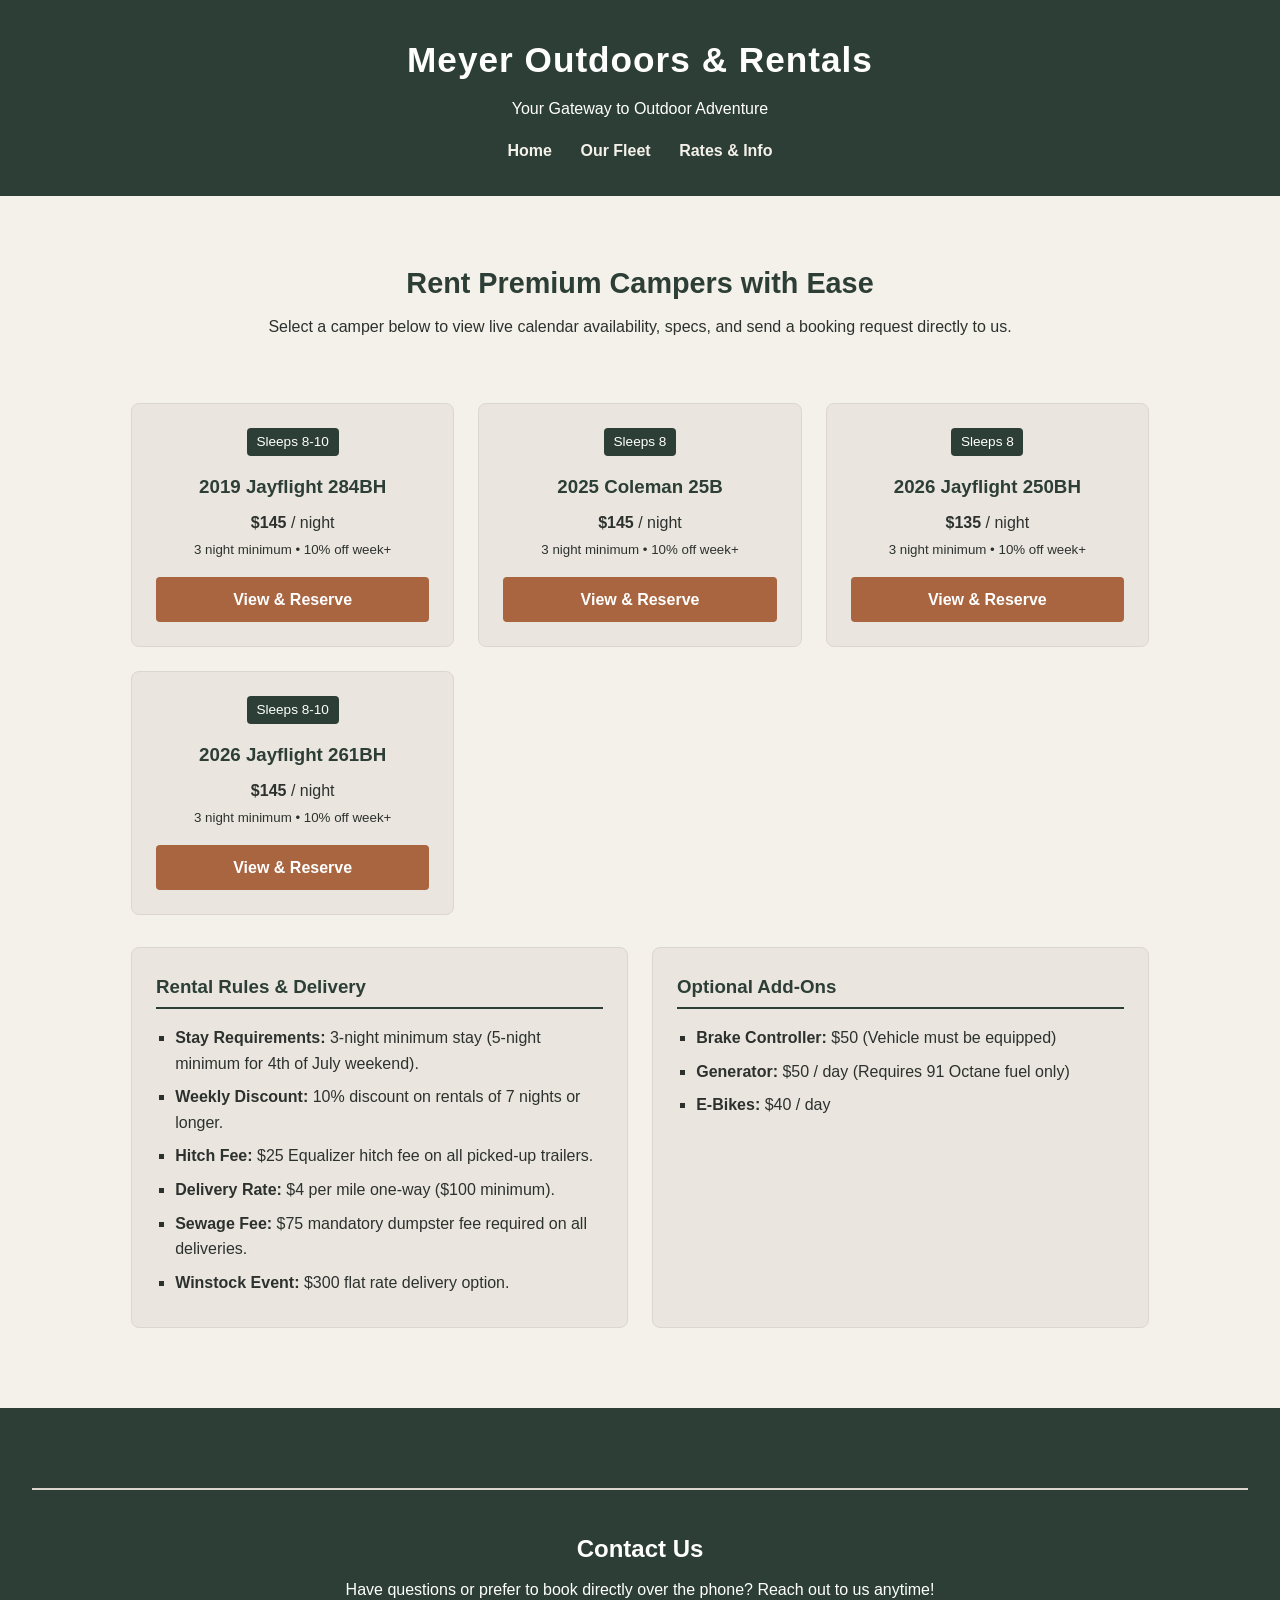
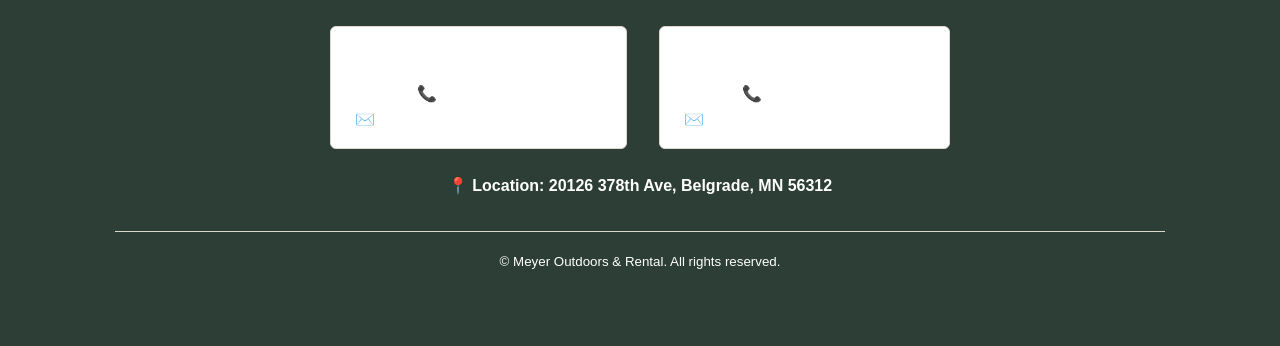
==== index.html @ 6734dcf6 "done" ====
<!DOCTYPE html>
<html lang="en">
<head>
  <meta charset="UTF-8">
  <meta name="viewport" content="width=device-width, initial-scale=1.0">
  <title>Meyer Outdoors & Rentals</title>
  <link rel="stylesheet" href="style.css">
</head>
<body>

  <header>
    <h1>Meyer Outdoors & Rentals</h1>
    <p>Your Gateway to Outdoor Adventure</p>
    <nav>
      <a href="index.html">Home</a>
      <a href="#campers">Our Fleet</a>
      <a href="#policies">Rates & Info</a>
    </nav>
  </header>

  <div class="container">
    
    <section class="hero">
      <h2>Rent Premium Campers with Ease</h2>
      <p>Select a camper below to view live calendar availability, specs, and send a booking request directly to us.</p>
    </section>

    <section id="campers">
      <div class="camper-grid">

        <div class="camper-card">
          <div>
            <span class="badge">Sleeps 8-10</span>
            <h3>2019 Jayflight 284BH</h3>
            <p><strong>$145</strong> / night</p>
            <p><small>3 night minimum • 10% off week+</small></p>
          </div>
          <a href="jayflight-284bh.html" class="btn">View & Reserve</a>
        </div>

        <div class="camper-card">
          <div>
            <span class="badge">Sleeps 8</span>
            <h3>2025 Coleman 25B</h3>
            <p><strong>$145</strong> / night</p>
            <p><small>3 night minimum • 10% off week+</small></p>
          </div>
          <a href="coleman-25b.html" class="btn">View & Reserve</a>
        </div>

        <div class="camper-card">
          <div>
            <span class="badge">Sleeps 8</span>
            <h3>2026 Jayflight 250BH</h3>
            <p><strong>$135</strong> / night</p>
            <p><small>3 night minimum • 10% off week+</small></p>
          </div>
          <a href="jayflight-250bh.html" class="btn">View & Reserve</a>
        </div>

        <div class="camper-card">
          <div>
            <span class="badge">Sleeps 8-10</span>
            <h3>2026 Jayflight 261BH</h3>
            <p><strong>$145</strong> / night</p>
            <p><small>3 night minimum • 10% off week+</small></p>
          </div>
          <a href="jayflight-261bh.html" class="btn">View & Reserve</a>
        </div>

      </div>
    </section>

    <section id="policies" class="info-section">
      <div class="info-box">
        <h3>Rental Rules & Delivery</h3>
        <ul>
          <li><strong>Stay Requirements:</strong> 3-night minimum stay (5-night minimum for 4th of July weekend).</li>
          <li><strong>Weekly Discount:</strong> 10% discount on rentals of 7 nights or longer.</li>
          <li><strong>Hitch Fee:</strong> $25 Equalizer hitch fee on all picked-up trailers.</li>
          <li><strong>Delivery Rate:</strong> $4 per mile one-way ($100 minimum).</li>
          <li><strong>Sewage Fee:</strong> $75 mandatory dumpster fee required on all deliveries.</li>
          <li><strong>Winstock Event:</strong> $300 flat rate delivery option.</li>
        </ul>
      </div>

      <div class="info-box">
        <h3>Optional Add-Ons</h3>
        <ul>
          <li><strong>Brake Controller:</strong> $50 (Vehicle must be equipped)</li>
          <li><strong>Generator:</strong> $50 / day (Requires 91 Octane fuel only)</li>
          <li><strong>E-Bikes:</strong> $40 / day</li>
        </ul>
      </div>
    </section>

  </div>

  <footer>
  <footer class="contact-section">
    <div class="contact-container">
      <h2>Contact Us</h2>
      <p>Have questions or prefer to book directly over the phone? Reach out to us anytime!</p>

      <div class="owners-grid">
        <div class="owner-card">
          <h3>Nathan Meyer</h3>
          <p>📞 <a href="tel:3202904856">320-290-4856</a></p>
          <p>✉️ <a href="mailto:nathanmeyer_18@hotmail.com">nathanmeyer_18@hotmail.com</a></p>
        </div>

        <div class="owner-card">
          <h3>Brooke Meyer</h3>
          <p>📞 <a href="tel:3204932237">320-493-2237</a></p>
          <p>✉️ <a href="mailto:brookewuertz_2@hotmail.com">brookewuertz_2@hotmail.com</a></p>
        </div>
      </div>

      <div class="address-info">
        <p>📍 Location: 20126 378th Ave, Belgrade, MN 56312</p>
      </div>

      <hr style="margin: 2rem 0 1rem; border: 0; border-top: 1px solid var(--border-color);">
      <p><small>&copy; Meyer Outdoors & Rental. All rights reserved.</small></p>
    </div>
  </footer>
  </footer>

</body>
</html>
---- style.css ----
:root {
  --bg-main: #f4f1ea;       /* Cozy Cream */
  --bg-card: #eae6df;       /* Light Muted Gray/Tan */
  --primary: #2c3e35;       /* Deep Forest Green */
  --accent: #a86540;        /* Rust / Amber */
  --text-dark: #2d312e;     /* Charcoal Dark Text */
  --border-color: #dcd7ce;
}

* {
  box-sizing: border-box;
  margin: 0;
  padding: 0;
}

body {
  font-family: 'Segoe UI', Tahoma, Geneva, Verdana, sans-serif;
  background-color: var(--bg-main);
  color: var(--text-dark);
  line-height: 1.6;
}

header {
  background-color: var(--primary);
  color: #fff;
  padding: 2rem 1rem;
  text-align: center;
}

header h1 {
  font-size: 2.2rem;
  margin-bottom: 0.5rem;
  letter-spacing: 1px;
}

nav {
  margin-top: 1rem;
}

nav a {
  color: #f4f1ea;
  text-decoration: none;
  margin: 0 12px;
  font-weight: 600;
}

nav a:hover {
  color: var(--accent);
}

.container {
  max-width: 1050px;
  margin: 0 auto;
  padding: 2rem 1rem;
}

.hero {
  text-align: center;
  padding: 2rem 0;
}

.hero h2 {
  font-size: 1.8rem;
  color: var(--primary);
  margin-bottom: 0.5rem;
}

.camper-grid {
  display: grid;
  grid-template-columns: repeat(auto-fit, minmax(240px, 1fr));
  gap: 1.5rem;
  margin: 2rem 0;
}

.camper-card {
  background-color: var(--bg-card);
  border: 1px solid var(--border-color);
  border-radius: 8px;
  padding: 1.5rem;
  text-align: center;
  display: flex;
  flex-direction: column;
  justify-content: space-between;
}

.camper-card h3 {
  color: var(--primary);
  margin-bottom: 0.5rem;
}

.badge {
  background-color: var(--primary);
  color: white;
  display: inline-block;
  padding: 0.2rem 0.6rem;
  font-size: 0.85rem;
  border-radius: 4px;
  margin-bottom: 1rem;
}

.btn {
  display: inline-block;
  background-color: var(--accent);
  color: #fff;
  padding: 0.6rem 1.2rem;
  text-decoration: none;
  border-radius: 4px;
  font-weight: bold;
  margin-top: 1rem;
  border: none;
  cursor: pointer;
}

.btn:hover {
  opacity: 0.9;
}

.info-section {
  display: grid;
  grid-template-columns: repeat(auto-fit, minmax(300px, 1fr));
  gap: 1.5rem;
  margin-top: 2rem;
}

.info-box {
  background-color: var(--bg-card);
  border: 1px solid var(--border-color);
  border-radius: 8px;
  padding: 1.5rem;
}

.info-box h3 {
  color: var(--primary);
  margin-bottom: 1rem;
  border-bottom: 2px solid var(--primary);
  padding-bottom: 0.3rem;
}

.info-box ul {
  list-style-type: square;
  padding-left: 1.2rem;
}

.info-box li {
  margin-bottom: 0.5rem;
}

/* Individual Camper Details Page */
.detail-header {
  margin-bottom: 2rem;
}

.detail-grid {
  display: grid;
  grid-template-columns: 1fr;
  gap: 2rem;
}

@media(min-width: 768px) {
  .detail-grid {
    grid-template-columns: 1fr 1fr;
  }
}

.form-group {
  margin-bottom: 1rem;
}

.form-group label {
  display: block;
  font-weight: bold;
  margin-bottom: 0.3rem;
}

.form-group input, 
.form-group select, 
.form-group textarea {
  width: 100%;
  padding: 0.6rem;
  border: 1px solid var(--border-color);
  border-radius: 4px;
  background-color: #fff;
}

footer {
  text-align: center;
  padding: 2rem;
  background-color: var(--primary);
  color: white;
  margin-top: 3rem;
}
/* Contact Us Footer Section */
.contact-section {
  background-color: var(--card-bg);
  border-top: 2px solid var(--border-color);
  padding: 2.5rem 1rem;
  margin-top: 3rem;
}

.contact-container {
  max-width: 1050px;
  margin: 0 auto;
  text-align: center;
}

.contact-container h2 {
  color: var(--primary-color);
  margin-bottom: 0.5rem;
}

.owners-grid {
  display: flex;
  flex-wrap: wrap;
  justify-content: center;
  gap: 2rem;
  margin: 1.5rem 0;
}

.owner-card {
  background-color: #fff;
  border: 1px solid var(--border-color);
  padding: 1rem 1.5rem;
  border-radius: 6px;
  min-width: 260px;
}

.owner-card h3 {
  color: var(--accent-color);
  margin-bottom: 0.5rem;
}

.owner-card a {
  color: var(--text-color);
  text-decoration: none;
  font-weight: 500;
}

.owner-card a:hover {
  color: var(--accent-color);
  text-decoration: underline;
}

.address-info {
  margin-top: 1rem;
  font-weight: 600;
  color: var(--primary-color);
}
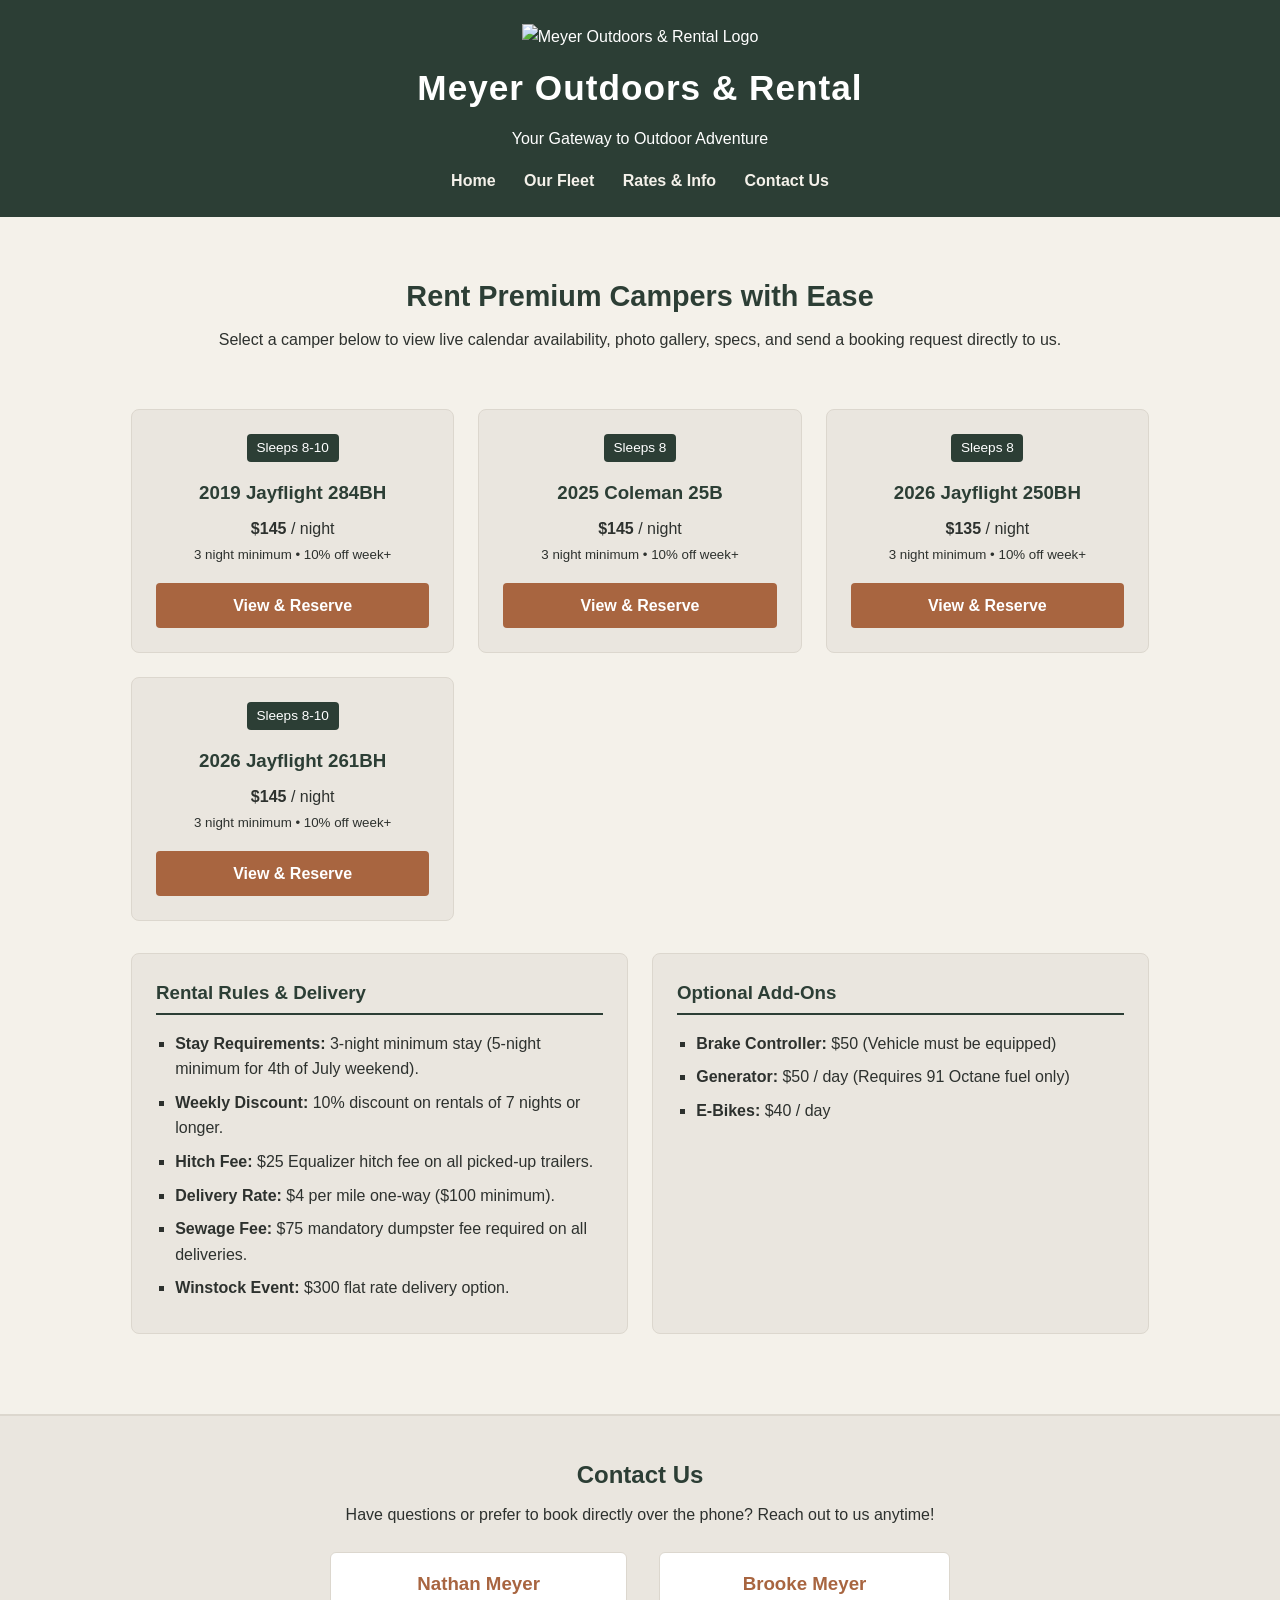
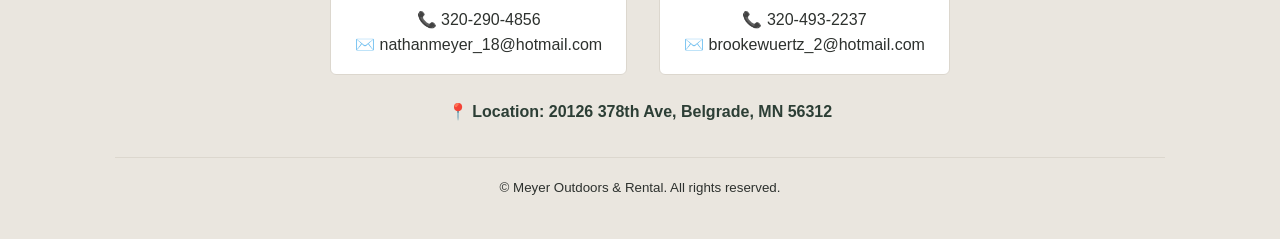
==== commit 5934aede: "done" ====
--- a/index.html
+++ b/index.html
@@ -3,18 +3,22 @@
 <head>
   <meta charset="UTF-8">
   <meta name="viewport" content="width=device-width, initial-scale=1.0">
-  <title>Meyer Outdoors & Rentals</title>
+  <title>Meyer Outdoors & Rental</title>
   <link rel="stylesheet" href="style.css">
 </head>
 <body>
 
   <header>
-    <h1>Meyer Outdoors & Rentals</h1>
-    <p>Your Gateway to Outdoor Adventure</p>
+    <div class="header-content">
+      <img src="images/logo.png" alt="Meyer Outdoors & Rental Logo" class="site-logo">
+      <h1>Meyer Outdoors & Rental</h1>
+      <p>Your Gateway to Outdoor Adventure</p>
+    </div>
     <nav>
       <a href="index.html">Home</a>
       <a href="#campers">Our Fleet</a>
       <a href="#policies">Rates & Info</a>
+      <a href="#contact">Contact Us</a>
     </nav>
   </header>
 
@@ -22,7 +26,7 @@
     
     <section class="hero">
       <h2>Rent Premium Campers with Ease</h2>
-      <p>Select a camper below to view live calendar availability, specs, and send a booking request directly to us.</p>
+      <p>Select a camper below to view live calendar availability, photo gallery, specs, and send a booking request directly to us.</p>
     </section>
 
     <section id="campers">
@@ -96,8 +100,7 @@
 
   </div>
 
-  <footer>
-  <footer class="contact-section">
+  <footer id="contact" class="contact-section">
     <div class="contact-container">
       <h2>Contact Us</h2>
       <p>Have questions or prefer to book directly over the phone? Reach out to us anytime!</p>
@@ -124,7 +127,6 @@
       <p><small>&copy; Meyer Outdoors & Rental. All rights reserved.</small></p>
     </div>
   </footer>
-  </footer>
 
 </body>
 </html>
--- a/style.css
+++ b/style.css
@@ -20,16 +20,30 @@
   line-height: 1.6;
 }
 
+/* Header & Logo Styles */
 header {
   background-color: var(--primary);
   color: #fff;
-  padding: 2rem 1rem;
-  text-align: center;
+  padding: 1.5rem 1rem;
+  text-align: center;
+}
+
+.header-content {
+  display: flex;
+  flex-direction: column;
+  align-items: center;
+  justify-content: center;
+  gap: 10px;
+}
+
+.site-logo {
+  max-height: 90px;
+  width: auto;
+  object-fit: contain;
 }
 
 header h1 {
   font-size: 2.2rem;
-  margin-bottom: 0.5rem;
   letter-spacing: 1px;
 }
 
@@ -56,7 +70,7 @@
 
 .hero {
   text-align: center;
-  padding: 2rem 0;
+  padding: 1.5rem 0;
 }
 
 .hero h2 {
@@ -145,9 +159,29 @@
   margin-bottom: 0.5rem;
 }
 
-/* Individual Camper Details Page */
+/* Camper Gallery Styles */
+.gallery-section {
+  margin: 2rem 0;
+}
+
+.gallery-grid {
+  display: grid;
+  grid-template-columns: repeat(auto-fit, minmax(220px, 1fr));
+  gap: 1rem;
+  margin-top: 1rem;
+}
+
+.gallery-img {
+  width: 100%;
+  height: 200px;
+  object-fit: cover;
+  border-radius: 6px;
+  border: 1px solid var(--border-color);
+}
+
+/* Layout Grid for Detail Page */
 .detail-header {
-  margin-bottom: 2rem;
+  margin-bottom: 1.5rem;
 }
 
 .detail-grid {
@@ -182,16 +216,9 @@
   background-color: #fff;
 }
 
-footer {
-  text-align: center;
-  padding: 2rem;
-  background-color: var(--primary);
-  color: white;
-  margin-top: 3rem;
-}
 /* Contact Us Footer Section */
 .contact-section {
-  background-color: var(--card-bg);
+  background-color: var(--bg-card);
   border-top: 2px solid var(--border-color);
   padding: 2.5rem 1rem;
   margin-top: 3rem;
@@ -204,7 +231,7 @@
 }
 
 .contact-container h2 {
-  color: var(--primary-color);
+  color: var(--primary);
   margin-bottom: 0.5rem;
 }
 
@@ -225,23 +252,23 @@
 }
 
 .owner-card h3 {
-  color: var(--accent-color);
+  color: var(--accent);
   margin-bottom: 0.5rem;
 }
 
 .owner-card a {
-  color: var(--text-color);
+  color: var(--text-dark);
   text-decoration: none;
   font-weight: 500;
 }
 
 .owner-card a:hover {
-  color: var(--accent-color);
+  color: var(--accent);
   text-decoration: underline;
 }
 
 .address-info {
   margin-top: 1rem;
   font-weight: 600;
-  color: var(--primary-color);
-}
+  color: var(--primary);
+}
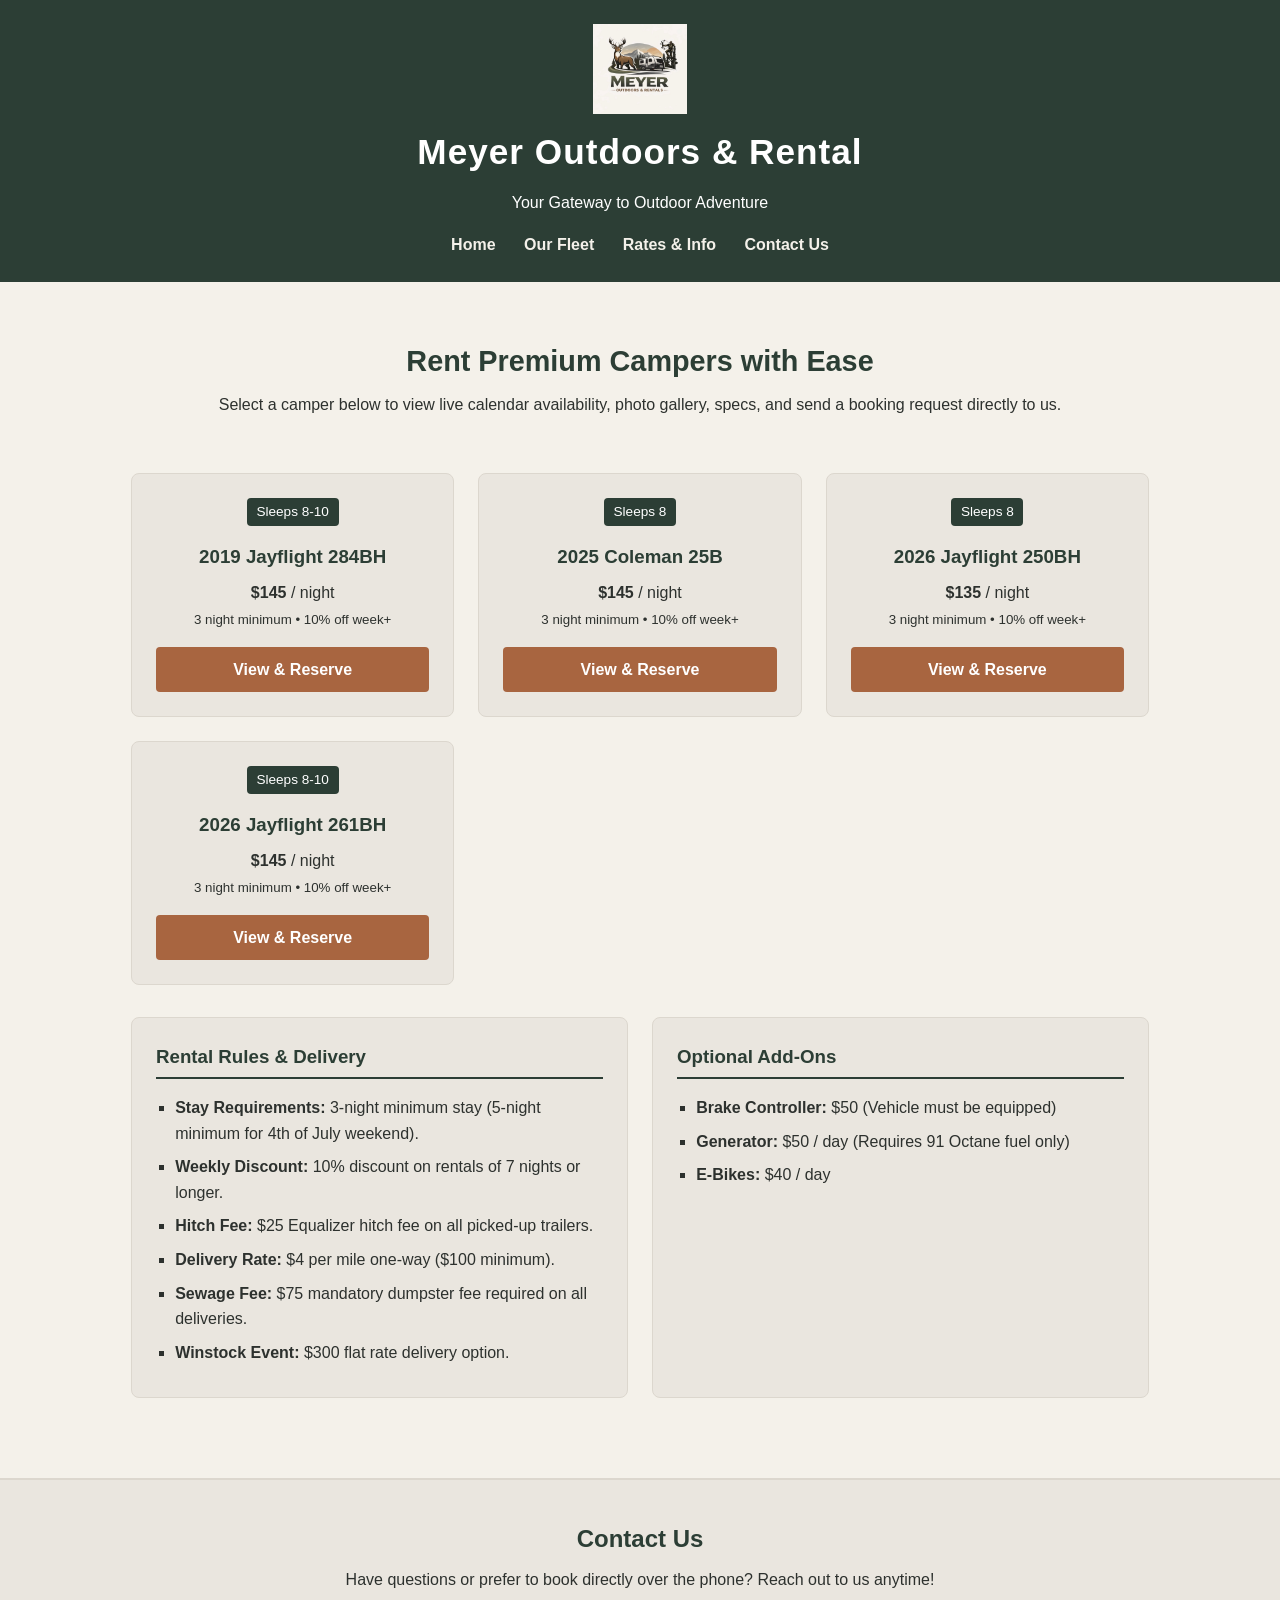
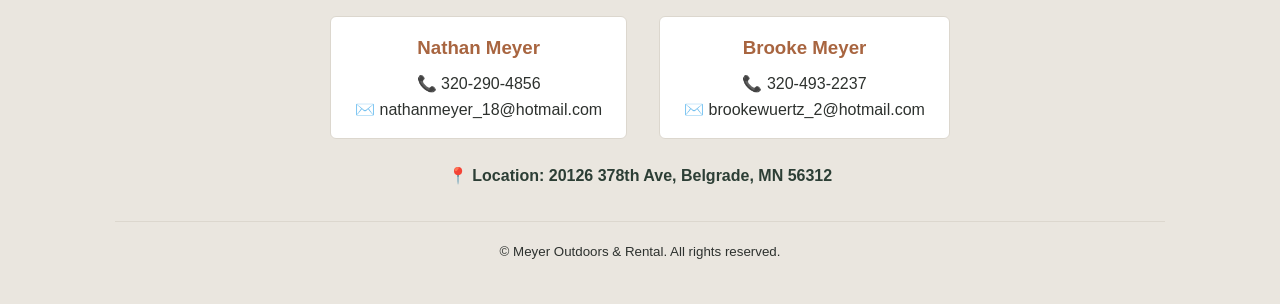
==== commit b618cd5e: "done" ====
--- a/index.html
+++ b/index.html
@@ -10,7 +10,7 @@
 
   <header>
     <div class="header-content">
-      <img src="images/logo.png" alt="Meyer Outdoors & Rental Logo" class="site-logo">
+      <img src="images/logo.jpeg" alt="Meyer Outdoors & Rental Logo" class="site-logo">
       <h1>Meyer Outdoors & Rental</h1>
       <p>Your Gateway to Outdoor Adventure</p>
     </div>
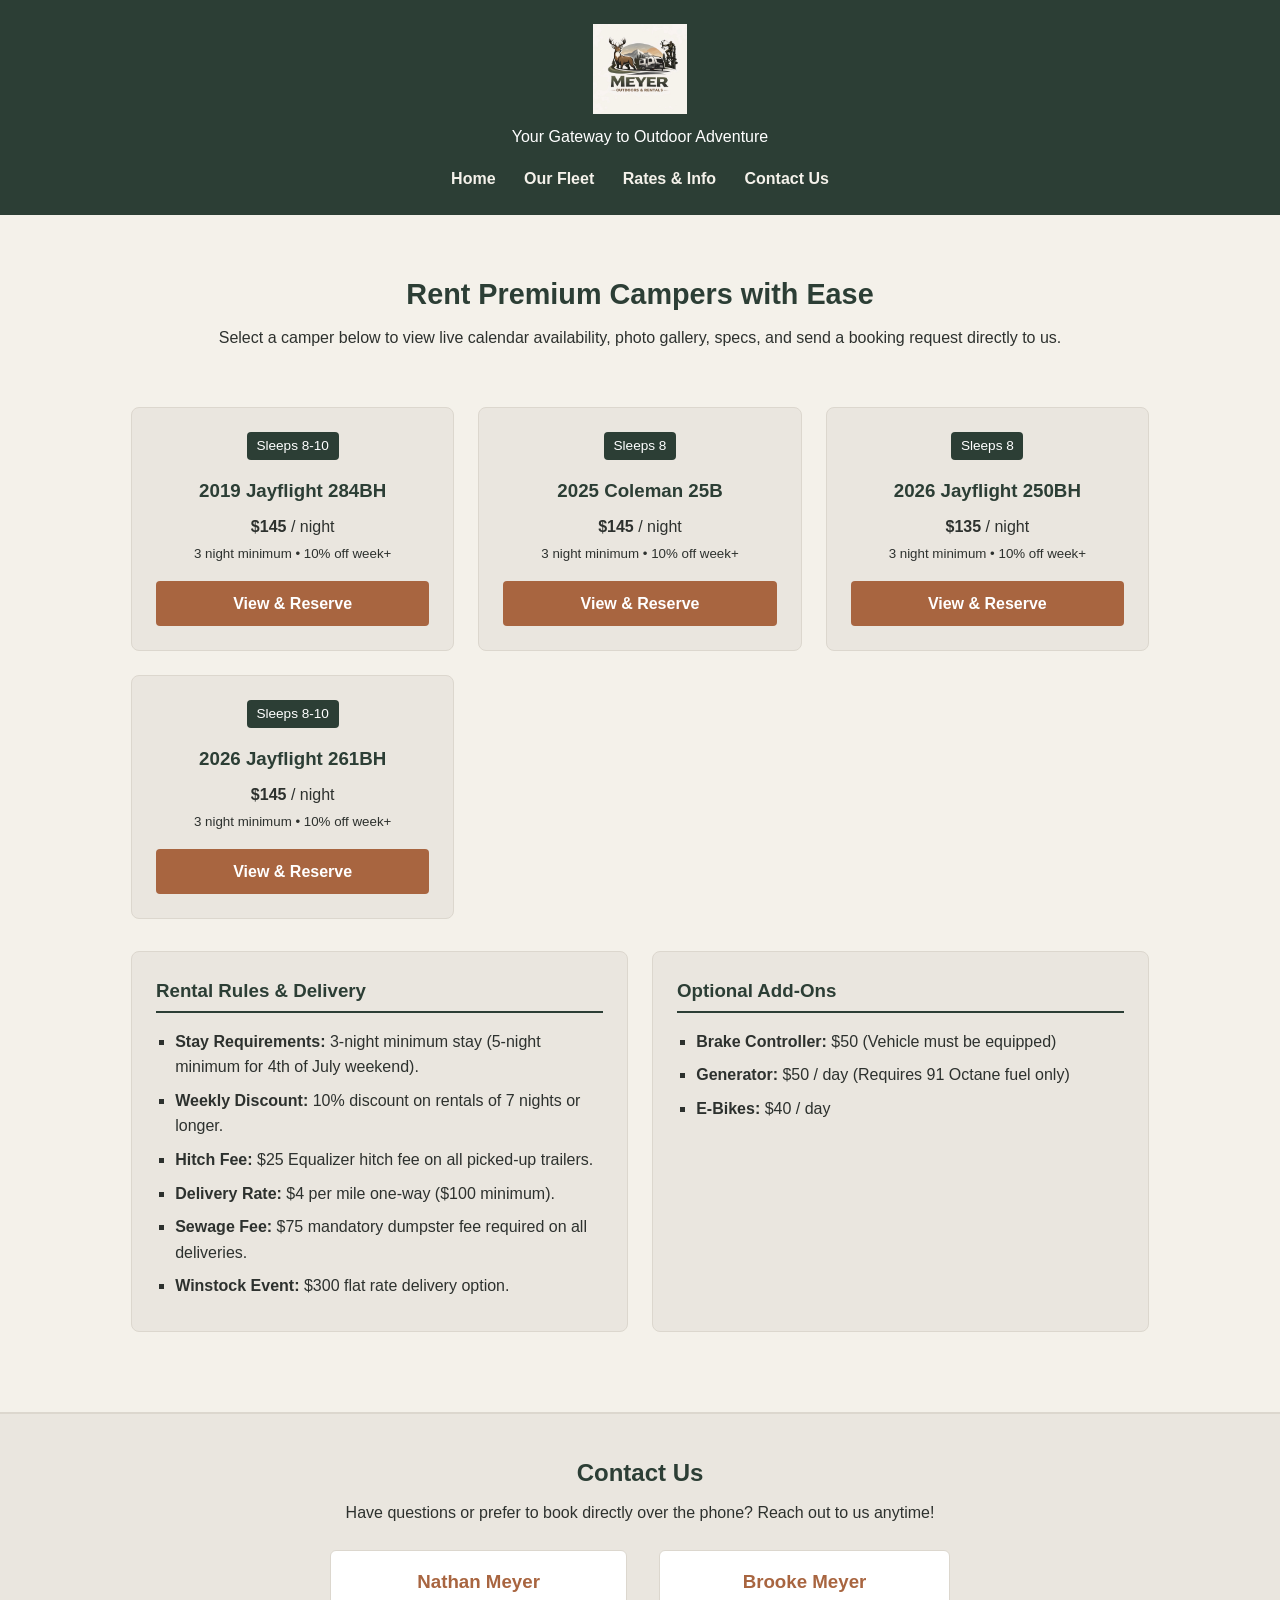
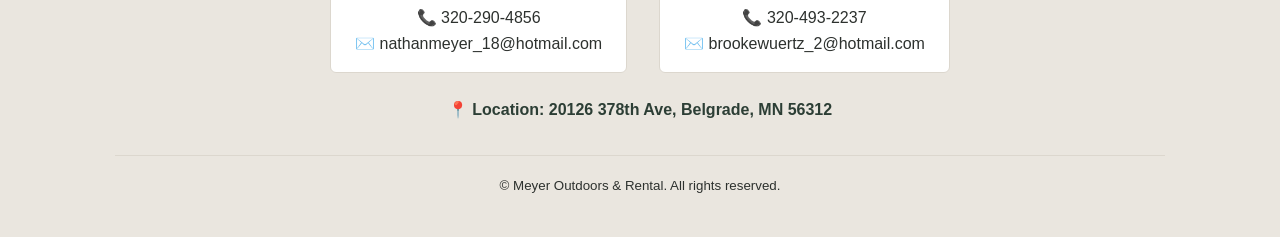
==== commit 3579e90e: "done" ====
--- a/index.html
+++ b/index.html
@@ -10,8 +10,7 @@
 
   <header>
     <div class="header-content">
-      <img src="images/logo.jpeg" alt="Meyer Outdoors & Rental Logo" class="site-logo">
-      <h1>Meyer Outdoors & Rental</h1>
+      <img src="images/logo.png" alt="Meyer Outdoors & Rental Logo" class="site-logo">
       <p>Your Gateway to Outdoor Adventure</p>
     </div>
     <nav>
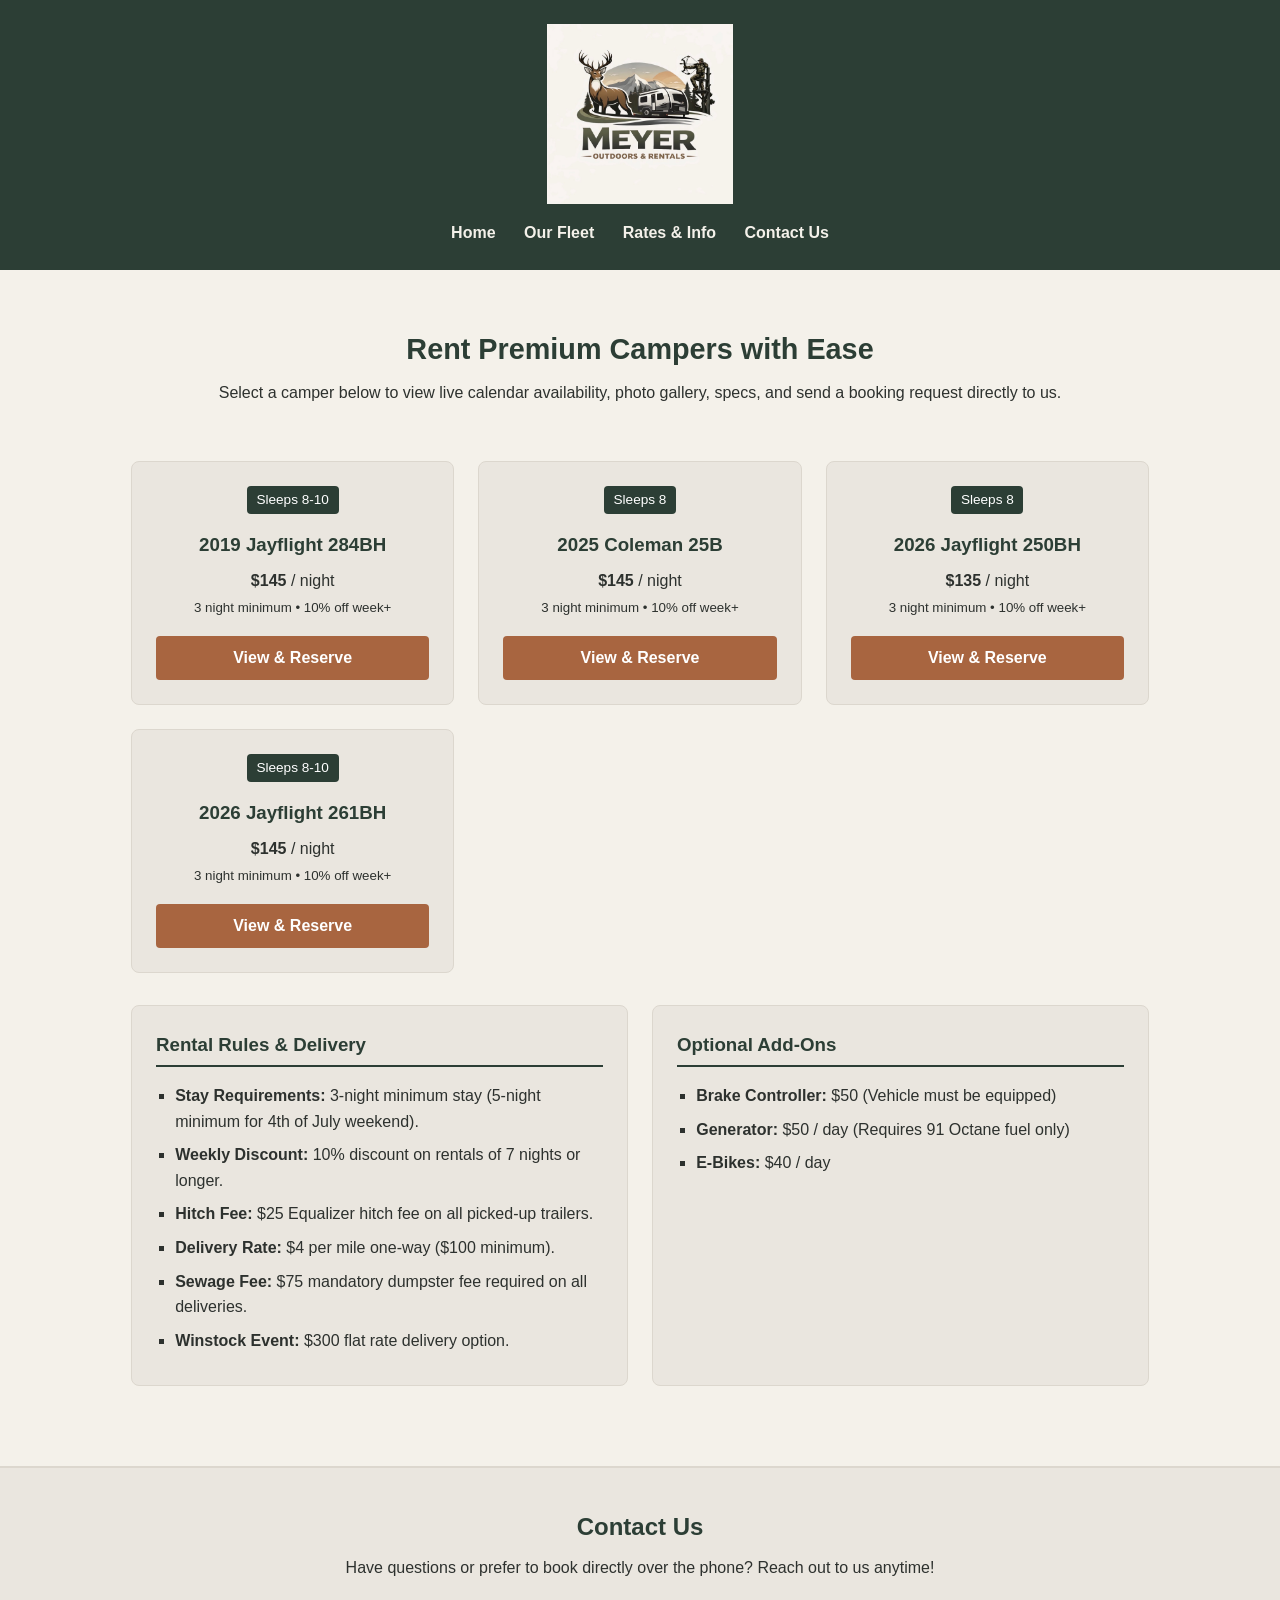
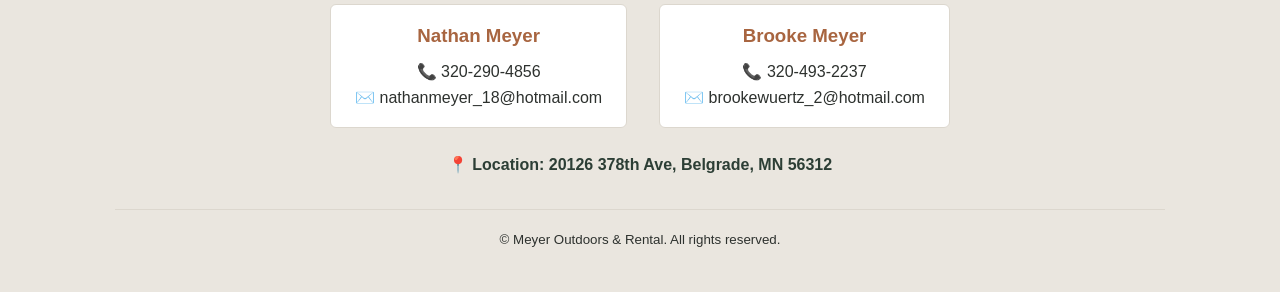
==== commit f9873986: "done" ====
--- a/index.html
+++ b/index.html
@@ -11,7 +11,6 @@
   <header>
     <div class="header-content">
       <img src="images/logo.png" alt="Meyer Outdoors & Rental Logo" class="site-logo">
-      <p>Your Gateway to Outdoor Adventure</p>
     </div>
     <nav>
       <a href="index.html">Home</a>
--- a/style.css
+++ b/style.css
@@ -37,7 +37,7 @@
 }
 
 .site-logo {
-  max-height: 90px;
+  max-height: 180px;
   width: auto;
   object-fit: contain;
 }
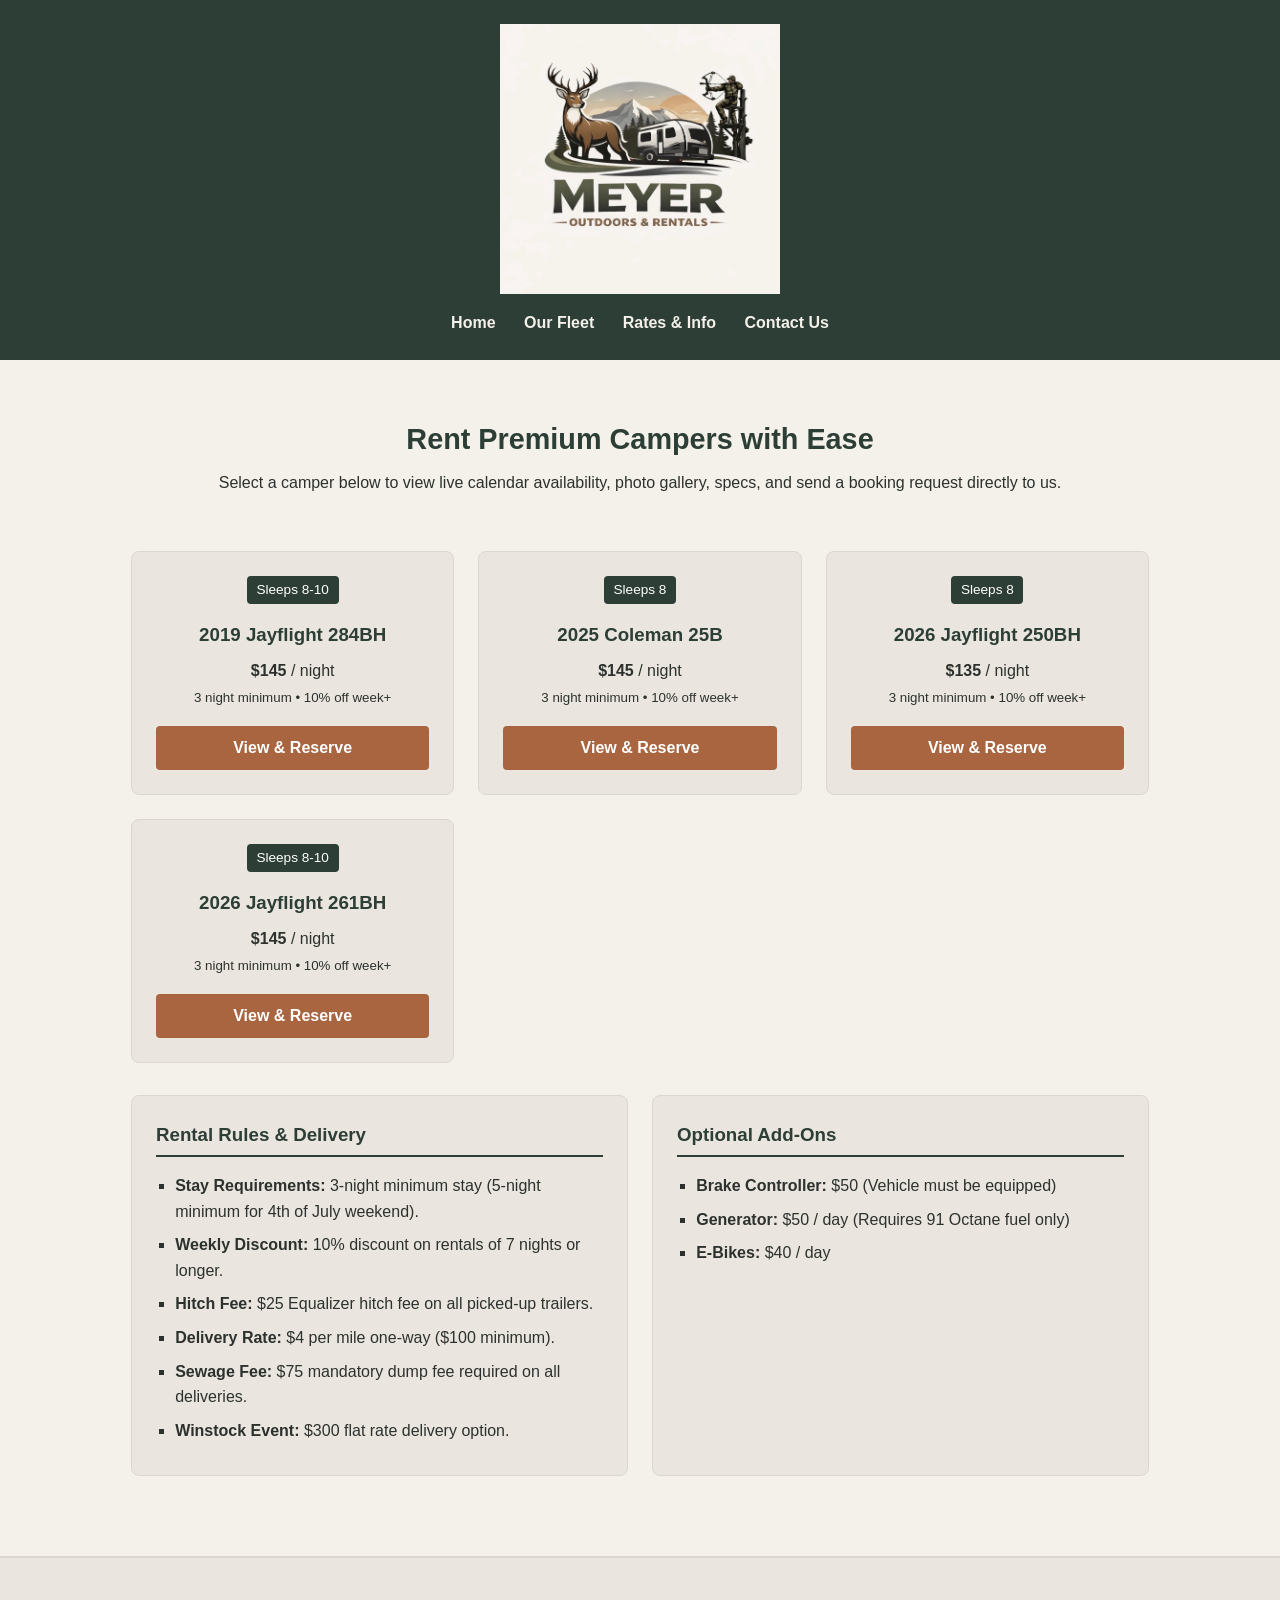
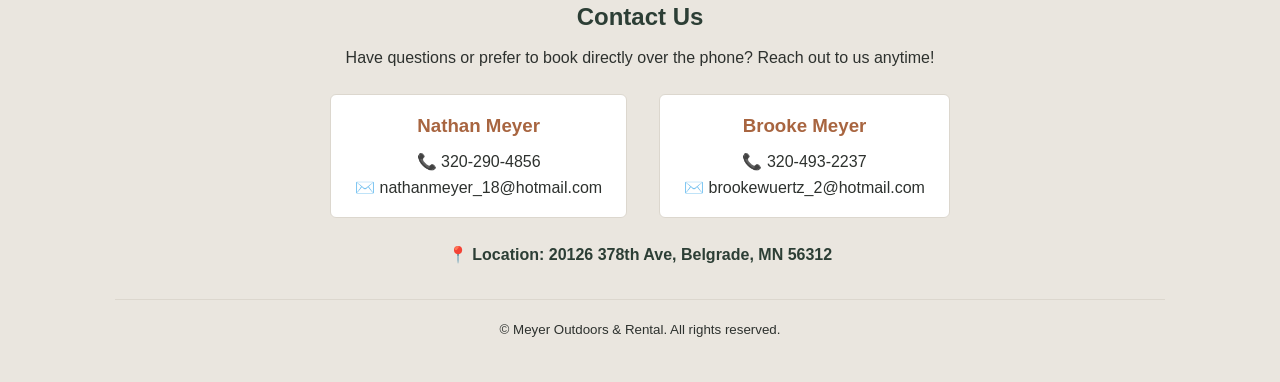
==== commit 80ea8a86: "Update sewage fee description in index.html" ====
--- a/index.html
+++ b/index.html
@@ -81,7 +81,7 @@
           <li><strong>Weekly Discount:</strong> 10% discount on rentals of 7 nights or longer.</li>
           <li><strong>Hitch Fee:</strong> $25 Equalizer hitch fee on all picked-up trailers.</li>
           <li><strong>Delivery Rate:</strong> $4 per mile one-way ($100 minimum).</li>
-          <li><strong>Sewage Fee:</strong> $75 mandatory dumpster fee required on all deliveries.</li>
+          <li><strong>Sewage Fee:</strong> $75 mandatory dump fee required on all deliveries.</li>
           <li><strong>Winstock Event:</strong> $300 flat rate delivery option.</li>
         </ul>
       </div>
--- a/style.css
+++ b/style.css
@@ -37,9 +37,11 @@
 }
 
 .site-logo {
-  max-height: 180px;
+  max-height: 270px; /* Increased from 90px to make the logo significantly larger */
   width: auto;
   object-fit: contain;
+  display: block;
+  margin: 0 auto;
 }
 
 header h1 {
@@ -272,3 +274,95 @@
   font-weight: 600;
   color: var(--primary);
 }
+/* Modal / Lightbox Styles */
+.modal {
+  display: none; 
+  position: fixed; 
+  z-index: 1000; 
+  padding-top: 50px; 
+  left: 0;
+  top: 0;
+  width: 100%; 
+  height: 100%; 
+  background-color: rgba(0,0,0,0.85); 
+  text-align: center;
+}
+
+.modal-content {
+  margin: auto;
+  display: block;
+  max-width: 90%;
+  max-height: 80vh;
+  border-radius: 6px;
+}
+
+.close-modal {
+  position: absolute;
+  top: 15px;
+  right: 35px;
+  color: #fff;
+  font-size: 40px;
+  font-weight: bold;
+  cursor: pointer;
+}
+
+.close-modal:hover {
+  color: var(--accent);
+}
+
+.gallery-img {
+  cursor: pointer;
+  transition: transform 0.2s ease;
+}
+
+.gallery-img:hover {
+  transform: scale(1.02);
+}
+
+/* Extra Details, Rules & Cancellation Policy Styling */
+.camper-details-extra {
+  display: grid;
+  grid-template-columns: repeat(auto-fit, minmax(280px, 1fr));
+  gap: 1.5rem;
+  margin: 2rem 0;
+}
+
+.amenities-container, 
+.rules-container, 
+.policy-card {
+  background-color: var(--bg-card);
+  border: 1px solid var(--border-color);
+  border-radius: 8px;
+  padding: 1.5rem;
+}
+
+.amenities-container h3, 
+.rules-container h3, 
+.policy-card h3 {
+  color: var(--primary);
+  margin-bottom: 1rem;
+  border-bottom: 2px solid var(--primary);
+  padding-bottom: 0.3rem;
+  font-size: 1.2rem;
+}
+
+.rules-container h3 {
+  border-bottom-color: var(--accent);
+}
+
+.amenities-list, 
+.rules-list {
+  list-style: none;
+  padding: 0;
+}
+
+.amenities-list li, 
+.rules-list li {
+  margin-bottom: 0.6rem;
+  line-height: 1.5;
+  color: var(--text-dark);
+}
+
+.cancellation-policy {
+  margin: 2rem 0;
+}
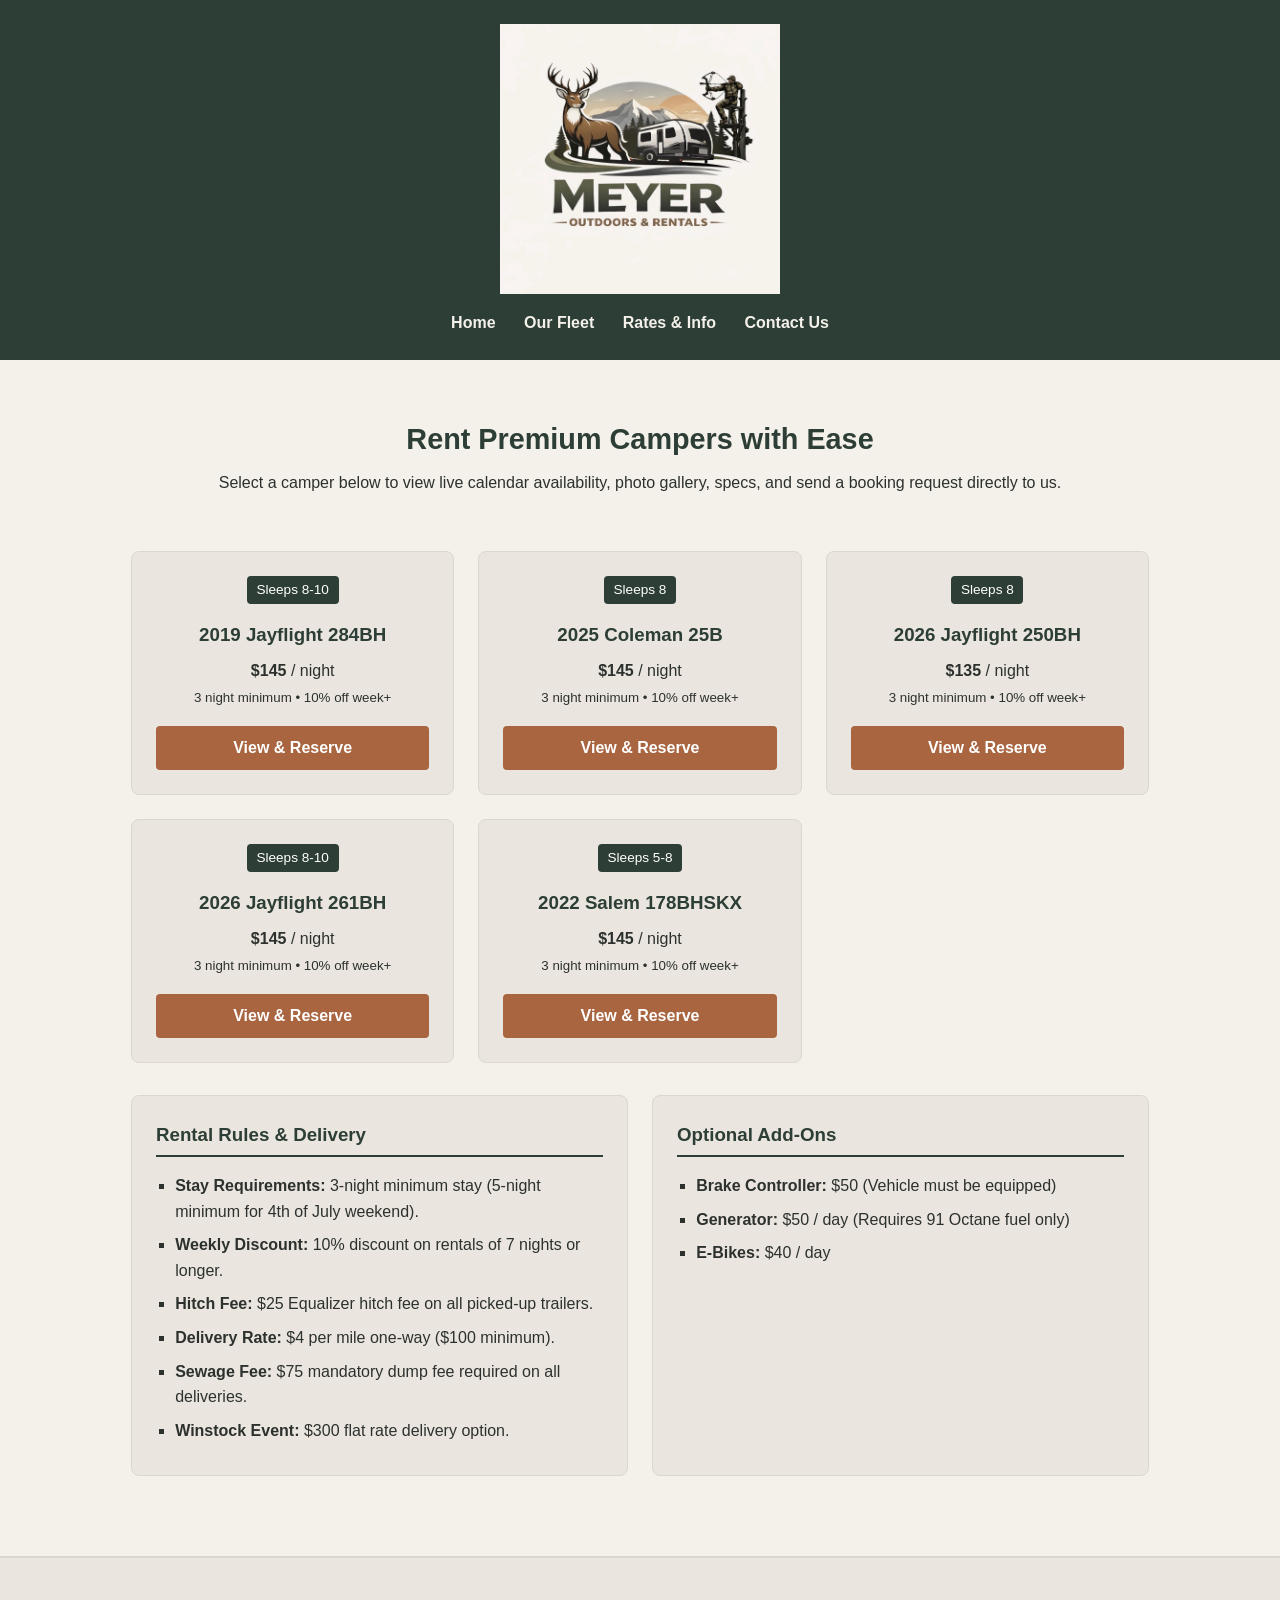
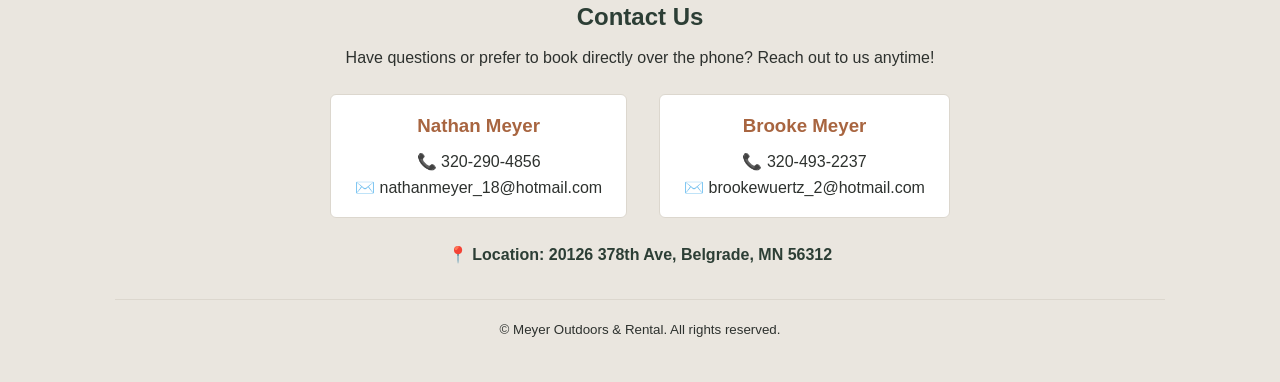
==== commit d7ea8c3a: "new trailer" ====
--- a/index.html
+++ b/index.html
@@ -70,6 +70,16 @@
           <a href="jayflight-261bh.html" class="btn">View & Reserve</a>
         </div>
 
+        <div class="camper-card">
+          <div>
+            <span class="badge">Sleeps 5-8</span>
+            <h3>2022 Salem 178BHSKX</h3>
+            <p><strong>$145</strong> / night</p>
+            <p><small>3 night minimum • 10% off week+</small></p>
+          </div>
+          <a href="salem-178bh.html" class="btn">View & Reserve</a>
+        </div>
+
       </div>
     </section>
 
